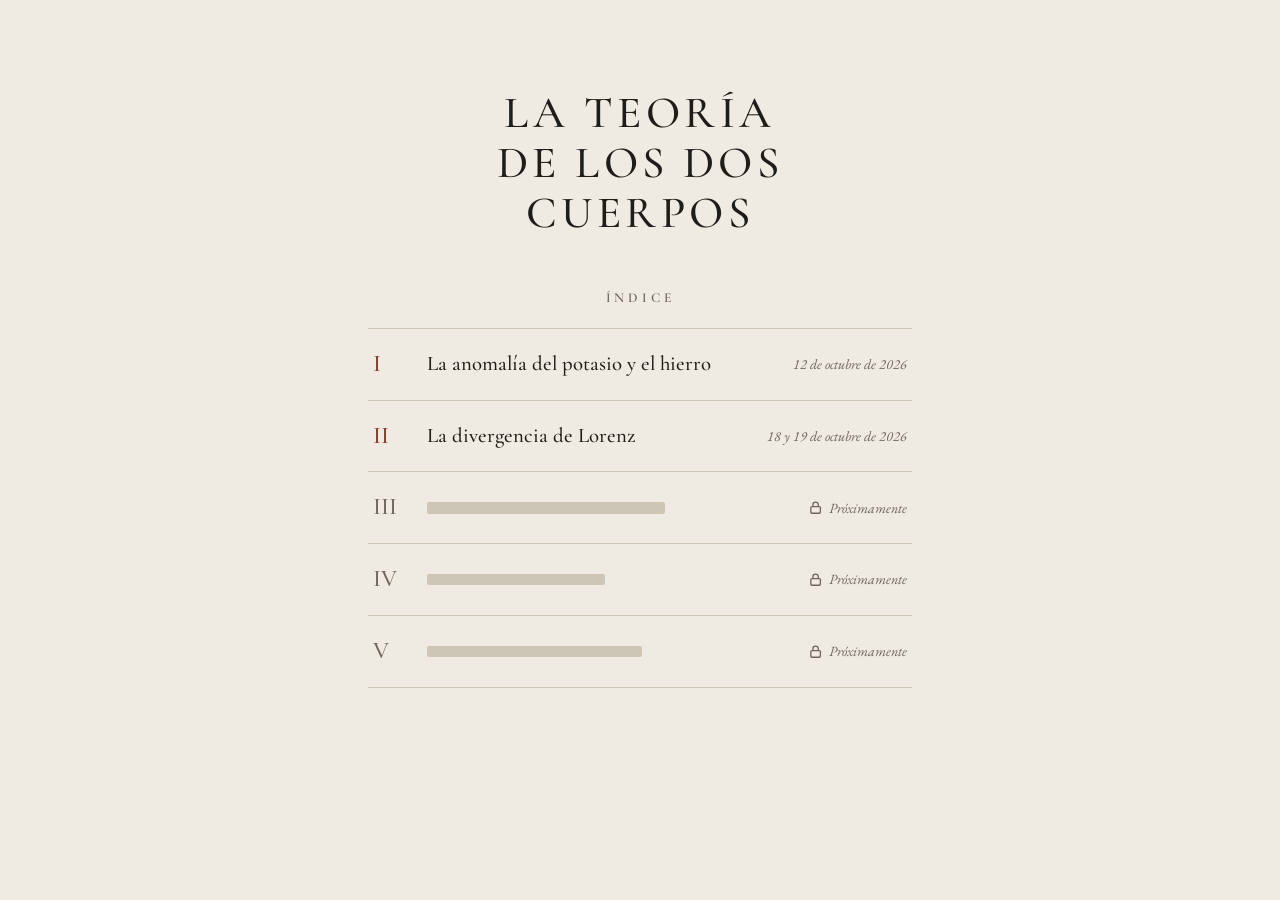
==== index.html @ 54ed9219 "Add files via upload" ====
<!doctype html>
<html lang="es">
<head>
<meta charset="utf-8">
<meta name="viewport" content="width=device-width, initial-scale=1, viewport-fit=cover">
<meta name="description" content="La teoría de los dos cuerpos: índice de capítulos.">
<title>La teoría de los dos cuerpos</title>
<link rel="preconnect" href="https://fonts.googleapis.com">
<link rel="preconnect" href="https://fonts.gstatic.com" crossorigin>
<link rel="stylesheet" href="https://fonts.googleapis.com/css2?family=Cormorant+Garamond:ital,wght@0,300;0,500;0,600;1,400&family=EB+Garamond:ital,wght@0,400;0,500;1,400&display=swap">
<link rel="stylesheet" href="styles.css">
<link rel="stylesheet" href="indice.css">
</head>
<body>
<header class="cover">
  <h1>La teoría de los dos cuerpos</h1>
</header>

<main class="index">
  <h2>Índice</h2>
  <ol>
    <li><a class="row" href="capitulo-1.html"><span class="n">I</span><span class="t">La anomalía del potasio y el hierro</span><span class="d">12 de octubre de 2026</span></a></li>
    <li><a class="row" href="capitulo-2.html"><span class="n">II</span><span class="t">La divergencia de Lorenz</span><span class="d">18 y 19 de octubre de 2026</span></a></li>
    <li class="lock" tabindex="0" aria-label="Capítulo III, próximamente"><div class="row"><span class="n">III</span><span class="t"><i class="bar" style="width:64%"></i></span><span class="d"><svg class="lk" viewBox="0 0 16 16" fill="none" stroke="currentColor" stroke-width="1.4" aria-hidden="true"><rect x="3" y="7" width="10" height="7" rx="1"/><path d="M5.2 7V5a2.8 2.8 0 0 1 5.6 0v2"/></svg>Próximamente</span></div></li>
    <li class="lock" tabindex="0" aria-label="Capítulo IV, próximamente"><div class="row"><span class="n">IV</span><span class="t"><i class="bar" style="width:48%"></i></span><span class="d"><svg class="lk" viewBox="0 0 16 16" fill="none" stroke="currentColor" stroke-width="1.4" aria-hidden="true"><rect x="3" y="7" width="10" height="7" rx="1"/><path d="M5.2 7V5a2.8 2.8 0 0 1 5.6 0v2"/></svg>Próximamente</span></div></li>
    <li class="lock" tabindex="0" aria-label="Capítulo V, próximamente"><div class="row"><span class="n">V</span><span class="t"><i class="bar" style="width:58%"></i></span><span class="d"><svg class="lk" viewBox="0 0 16 16" fill="none" stroke="currentColor" stroke-width="1.4" aria-hidden="true"><rect x="3" y="7" width="10" height="7" rx="1"/><path d="M5.2 7V5a2.8 2.8 0 0 1 5.6 0v2"/></svg>Próximamente</span></div></li>
  </ol>
  <p class="msg" id="msg" role="status"></p>
</main>

<script src="indice.js"></script>
</body>
</html>
---- styles.css ----
:root{color-scheme:light;padding-top:env(safe-area-inset-top,0px);padding-bottom:env(safe-area-inset-bottom,0px)}
body{margin:0}
img{max-width:100%}
[hidden]{display:none!important}

/* Layout: una sola columna de libro (34rem), apertura de capítulo con capitular, cierre en bloque de registro. */
:root {
  --paper: #EFEBE2;
  --ink: #1F1D1A;
  --muted: #6E675C;
  --rust: #8A3B22;
  --rule: #CDC5B5;
  --display: "Cormorant Garamond", "Cormorant", Garamond, "Times New Roman", serif;
  --body: "EB Garamond", Garamond, "Iowan Old Style", Georgia, serif;
  --fs: 1.22rem;
}
@media (prefers-color-scheme: dark) {
  :root:not([data-theme="light"]) {
    --paper: #15151A; --ink: #E7E2D7; --muted: #A09A8D; --rust: #D98A66; --rule: #35343B;
    color-scheme: dark;
  }
}
:root[data-theme="dark"] {
  --paper: #15151A; --ink: #E7E2D7; --muted: #A09A8D; --rust: #D98A66; --rule: #35343B;
  color-scheme: dark;
}
* { box-sizing: border-box; }
body {
  background: var(--paper);
  color: var(--ink);
  font-family: var(--body);
  font-size: var(--fs);
  line-height: 1.62;
  padding-block: 0 6rem;
  padding-left: max(16px, env(safe-area-inset-left, 0px));
  padding-right: max(16px, env(safe-area-inset-right, 0px));
  -webkit-font-smoothing: antialiased;
}
.progress {
  position: fixed; left: 0; right: 0; top: env(safe-area-inset-top, 0px);
  height: 2px; background: transparent; z-index: 20;
}
.progress i { display: block; height: 100%; width: 0; background: var(--rust); }

.opener {
  max-width: 34rem; margin: 0 auto;
  padding-block: 5.5rem 4rem;
  text-align: center;
}
.eyebrow {
  font-family: var(--display); font-weight: 500;
  letter-spacing: .32em; text-transform: uppercase;
  font-size: .82rem; color: var(--muted); margin: 0;
}
.numeral {
  font-family: var(--display); font-weight: 300; font-size: clamp(6rem, 22vw, 9rem);
  line-height: 1; color: var(--rust); margin: .15em 0 .1em;
}
h1 {
  font-family: var(--display); font-weight: 500;
  font-size: clamp(2rem, 7.5vw, 2.9rem); line-height: 1.1;
  text-wrap: balance; margin: 0 auto; max-width: 15ch;
}
.date {
  font-style: italic; color: var(--muted); margin: 1.4rem 0 0; font-size: 1.05rem;
}
.elements {
  display: flex; justify-content: center; align-items: center; gap: 1rem; margin: 2.6rem 0 0;
}
.el {
  width: 5.2rem; padding: .45rem .5rem .55rem; border: 1px solid var(--rust);
  text-align: left; font-family: var(--display); color: var(--rust); position: relative;
}
.el .z { font-size: .78rem; display: block; line-height: 1.2; }
.el .s { font-size: 2.3rem; font-weight: 500; line-height: 1; display: block; margin: .15rem 0 .1rem; }
.el .m { font-size: .68rem; letter-spacing: .04em; display: block; color: var(--muted); }
.book p.d { position: relative; transition: color .2s ease; }
.book p.d[data-tag]::after {
  content: attr(data-tag); position: absolute; left: 1.5em; top: -1.3em;
  font-family: var(--display); font-weight: 600; font-size: .74rem; letter-spacing: .16em; text-transform: uppercase;
  color: var(--rust); background: var(--paper); padding: 0 .45em 0 0; white-space: nowrap;
  opacity: 0; transform: translateY(3px); transition: opacity .2s ease, transform .2s ease; pointer-events: none;
}
.book p.d[data-tag]:hover, .book p.d[data-tag]:focus-visible { color: var(--rust); outline: none; }
.book p.d[data-tag]:hover::after, .book p.d[data-tag]:focus-visible::after { opacity: 1; transform: none; }

sup.fn { line-height: 0; font-size: .7em; vertical-align: super; }
sup.fn a { color: var(--rust); text-decoration: none; font-family: var(--display); font-weight: 600; padding: 0 .12em; }
sup.fn a:hover { text-decoration: underline; }
.notes { margin-top: 4.5rem; padding-top: 1.8rem; border-top: 1px solid var(--rule); }
.notes h2 {
  font-family: var(--display); font-weight: 600; font-size: .85rem; letter-spacing: .28em; text-transform: uppercase;
  color: var(--muted); text-align: center; margin: 0 0 1.4rem;
}
.notes ol { margin: 0; padding-left: 1.7em; font-size: .9em; color: var(--muted); }
.notes li { padding-left: .3em; margin-bottom: .75rem; line-height: 1.5; border-radius: 2px; transition: background-color .4s ease; }
.notes li::marker { color: var(--rust); font-family: var(--display); font-weight: 600; }
.notes li.flash { background: color-mix(in srgb, var(--hot) 22%, transparent); }
.notes .back { color: var(--rust); text-decoration: none; margin-left: .4em; }
:root { --hot: #E8702A; }
.el { cursor: default; outline-offset: 3px; transition: background-color .25s ease, border-color .25s ease, color .25s ease; }
.el .z, .el .s { transition: color .25s ease; }
.el .m { transition: opacity .2s ease; }
.el .n {
  position: absolute; left: .5rem; bottom: .55rem; opacity: 0; transition: opacity .2s ease;
  font-size: .95rem; font-weight: 500; letter-spacing: .02em; line-height: 1.1; color: #fff;
}
.el:hover, .el:focus-visible, .el.on { background: var(--hot); border-color: var(--hot); color: #fff; }
.el:hover .z, .el:focus-visible .z, .el.on .z,
.el:hover .s, .el:focus-visible .s, .el.on .s { color: #fff; }
.el:hover .m, .el:focus-visible .m, .el.on .m { opacity: 0; }
.el:hover .n, .el:focus-visible .n, .el.on .n { opacity: 1; }
.plus { font-family: var(--display); font-size: 1.6rem; color: var(--muted); font-weight: 300; }

.book { max-width: 34rem; margin: 0 auto; }
.book p {
  margin: 0; text-indent: 1.5em; text-align: justify;
  hyphens: auto; -webkit-hyphens: auto; text-wrap: pretty; orphans: 2; widows: 2;
}
.book p.d { text-indent: 0; padding-left: 1.5em; }
.book p.lead { text-indent: 0; }
.book p.lead::first-letter {
  font-family: var(--display); font-weight: 500; color: var(--rust);
  float: left; font-size: 4.9em; line-height: .78; padding: .06em .09em 0 0;
}
.book .brk + p { text-indent: 0; }
.brk {
  height: 1px; background: var(--rule); border: 0; margin: 2.4rem auto; width: 30%; position: relative; overflow: visible;
}
.brk::after {
  content: ""; position: absolute; left: 50%; top: 50%; width: .5rem; height: .5rem;
  background: var(--paper); border: 1px solid var(--rust);
  transform: translate(-50%, -50%) rotate(45deg);
}
.book p.beat { text-indent: 0; text-align: left; padding-left: 1.5em; }

.note {
  margin: 3.2rem 0 0; padding: 1.8rem 1.6rem;
  border-top: 3px double var(--rust); border-bottom: 3px double var(--rust);
  text-align: center;
}
.note .kicker {
  font-family: var(--display); font-weight: 600; letter-spacing: .22em; text-transform: uppercase;
  font-size: .78rem; color: var(--rust); margin: 0 0 1rem; text-indent: 0; text-align: center;
}
.book .note p { text-indent: 0; text-align: center; font-style: italic; }
.book .note p + p { margin-top: .5rem; }
.book p.fin {
  text-indent: 0; text-align: center; margin: 2.6rem 0 0;
  font-family: var(--display); font-variant: small-caps; letter-spacing: .26em; color: var(--muted);
  font-size: 1.05rem;
}
.fin::before {
  content: ""; display: block; width: .55rem; height: .55rem; margin: 0 auto 1.1rem;
  border: 1px solid var(--rust); transform: rotate(45deg);
}

.after { max-width: 34rem; margin: 0 auto; }
.after .clock { margin-top: 4rem; }
.front { max-width: 34rem; margin: 0 auto 3.5rem; display: grid; gap: 3rem; }
.front h2, .clock .k {
  font-family: var(--display); font-weight: 600; font-size: .85rem; letter-spacing: .28em; text-transform: uppercase;
  color: var(--muted); text-align: center; margin: 0 0 1.2rem;
}
.toc ol { list-style: none; margin: 0; padding: 0; border-bottom: 1px solid var(--rule); }
.toc li {
  display: grid; grid-template-columns: 2.6rem minmax(0, 1fr) auto; align-items: center; gap: .6rem;
  padding: .85rem .2rem; border-top: 1px solid var(--rule);
}
.toc .n { font-family: var(--display); font-size: 1.35rem; color: var(--rust); font-weight: 500; }
.toc .t { min-width: 0; }
.toc .d { font-style: italic; color: var(--muted); font-size: .88rem; white-space: nowrap; display: inline-flex; align-items: center; gap: .4rem; }
.toc li.open { cursor: pointer; transition: background-color .2s ease; }
.toc li.open:hover, .toc li.open:focus-visible { background: color-mix(in srgb, var(--hot) 12%, transparent); outline: none; }
.toc li.open .t { font-weight: 500; }
.toc li.lock { cursor: not-allowed; color: var(--muted); }
.toc li.lock .bar { display: block; height: .62rem; border-radius: 2px; background: var(--rule); }
.toc li.lock .n { color: var(--muted); }
.toc li.lock:focus-visible { outline: 2px solid var(--rust); outline-offset: -2px; }
.toc svg { width: .95rem; height: .95rem; flex: none; }
.toc .msg { min-height: 1.5em; margin: .8rem 0 0; text-align: center; font-style: italic; color: var(--rust); font-size: .92rem; }
@keyframes shake { 0%, 100% { transform: none; } 20% { transform: translateX(-5px); } 40% { transform: translateX(5px); } 60% { transform: translateX(-3px); } 80% { transform: translateX(3px); } }
.toc li.shake { animation: shake .4s ease; }

.clock { text-align: center; }
.clock .sub { margin: -.6rem 0 1.2rem; font-style: italic; color: var(--muted); font-size: .95rem; }
.cells { display: grid; grid-template-columns: repeat(6, minmax(0, 1fr)); gap: .4rem; }
.cell { border: 1px solid var(--rule); padding: .55rem .1rem .5rem; }
.cell b { display: block; font-family: var(--display); font-weight: 500; font-size: clamp(1.25rem, 5.4vw, 1.9rem); line-height: 1.05; color: var(--rust); font-variant-numeric: tabular-nums; }
.cell small { display: block; font-size: .6rem; letter-spacing: .14em; text-transform: uppercase; color: var(--muted); margin-top: .3rem; }
.meter { height: 3px; background: var(--rule); margin: 1.2rem 0 .6rem; }
.meter i { display: block; height: 100%; width: 0; background: var(--rust); min-width: 2px; }
.clock .foot { margin: 0; font-size: .86rem; line-height: 1.5; color: var(--muted); }
.clock .foot + .foot { margin-top: .5rem; }
.clock .foot b { font-weight: 500; color: var(--ink); font-variant-numeric: tabular-nums; }


.tools {
  position: fixed; right: max(12px, env(safe-area-inset-right, 0px)); bottom: calc(12px + env(safe-area-inset-bottom, 0px));
  display: flex; gap: .3rem; z-index: 15;
}
.tools button {
  font-family: var(--display); font-size: 1rem; line-height: 1; color: var(--ink);
  background: var(--paper); border: 1px solid var(--rule); border-radius: 2px;
  min-width: 2.4rem; height: 2.4rem; cursor: pointer;
}
.tools button:hover { border-color: var(--rust); color: var(--rust); }
.tools button:focus-visible, a:focus-visible { outline: 2px solid var(--rust); outline-offset: 2px; }
@media (max-width: 480px) {
  .book p, .book p.d { text-align: left; }
  .opener { padding-block: 4rem 3rem; }
}

/* ---- Compartido entre capítulos ---- */
.book p.d[data-tag].on { color: var(--rust); }
.book p.d[data-tag].on::after { opacity: 1; transform: none; }

.crumb { max-width: 34rem; margin: 0 auto; padding-top: 1.6rem; text-align: center; }
.crumb a {
  font-family: var(--display); font-weight: 600; font-size: .74rem; letter-spacing: .24em; text-transform: uppercase;
  color: var(--muted); text-decoration: none; transition: color .2s ease;
}
.crumb a:hover, .crumb a:focus-visible { color: var(--rust); }
.crumb + .opener { padding-block: 3rem 4rem; }

.pager {
  margin-top: 4rem; padding-top: 1.4rem; border-top: 1px solid var(--rule);
  display: flex; justify-content: space-between; align-items: flex-start; gap: 1.2rem; flex-wrap: wrap;
}
.pager a, .pager .lock { display: block; min-width: 0; text-decoration: none; color: var(--ink); font-family: var(--display); }
.pager .next { text-align: right; margin-left: auto; }
.pager small {
  display: block; font-size: .66rem; letter-spacing: .22em; text-transform: uppercase; color: var(--muted); margin-bottom: .25rem;
}
.pager b { display: block; font-weight: 500; font-size: 1.15rem; line-height: 1.25; }
.pager a:hover b, .pager a:focus-visible b { color: var(--rust); }
.pager a:focus-visible { outline: 2px solid var(--rust); outline-offset: 4px; }
.pager .lock { color: var(--muted); cursor: not-allowed; }

/* Notas desplegables */
.notes { padding-top: 0; border-bottom: 1px solid var(--rule); }
.notes > summary {
  list-style: none; cursor: pointer; display: flex; justify-content: center; align-items: center; gap: .8rem;
  padding: 1.15rem 0; font-family: var(--display); font-weight: 600; font-size: .85rem; letter-spacing: .28em; text-transform: uppercase;
  color: var(--muted); transition: color .2s ease;
}
.notes > summary::-webkit-details-marker { display: none; }
.notes > summary b { font-weight: 500; color: var(--rust); letter-spacing: .08em; }
.notes > summary::after {
  content: ""; width: .5rem; height: .5rem; border-right: 1.5px solid currentColor; border-bottom: 1.5px solid currentColor;
  transform: rotate(45deg) translate(-2px, -2px); transition: transform .25s ease;
}
.notes[open] > summary::after { transform: rotate(-135deg) translate(-1px, -1px); }
.notes > summary:hover, .notes > summary:focus-visible { color: var(--rust); outline: none; }
.notes > summary:focus-visible { outline: 2px solid var(--rust); outline-offset: 2px; }
.notes[open] ol { padding-top: .6rem; padding-bottom: .6rem; animation: unfold .3s ease; }
@keyframes unfold { from { opacity: 0; transform: translateY(-6px); } to { opacity: 1; transform: none; } }
.opener h1 sup.fn { font-size: .42em; margin-left: .2em; vertical-align: super; }
@media (prefers-reduced-motion: reduce) { .notes[open] ol { animation: none; } }
---- indice.css ----
/* Página de índice del libro */
:root { --hot: #E8702A; }

.cover { max-width: 34rem; margin: 0 auto; padding-block: 5.5rem 3rem; text-align: center; }
.cover h1 { max-width: 17ch; margin: 0 auto; font-size: clamp(1.7rem, 6.4vw, 2.8rem); line-height: 1.12; letter-spacing: .1em; text-transform: uppercase; font-weight: 500; }
.index { max-width: 34rem; margin: 0 auto 2rem; }
.index h2 {
  font-family: var(--display); font-weight: 600; font-size: .85rem; letter-spacing: .28em; text-transform: uppercase;
  color: var(--muted); text-align: center; margin: 0 0 1.2rem;
}
.index ol { list-style: none; margin: 0; padding: 0; border-bottom: 1px solid var(--rule); }
.index li { border-top: 1px solid var(--rule); }
.index .row {
  display: grid; grid-template-columns: 2.8rem minmax(0, 1fr) auto; align-items: center; gap: .6rem;
  padding: 1rem .3rem; color: inherit; text-decoration: none;
}
.index a.row { transition: background-color .2s ease; }
.index a.row:hover, .index a.row:focus-visible { background: color-mix(in srgb, var(--hot) 12%, transparent); outline: none; }
.index a.row:hover .t, .index a.row:focus-visible .t { color: var(--rust); }
.index .n { font-family: var(--display); font-size: 1.5rem; color: var(--rust); font-weight: 500; }
.index .t { font-family: var(--display); font-size: 1.3rem; font-weight: 500; line-height: 1.2; min-width: 0; transition: color .2s ease; }
.index .d { font-style: italic; color: var(--muted); font-size: .88rem; text-align: right; }
.index li.lock { cursor: not-allowed; color: var(--muted); }
.index li.lock:focus-visible { outline: 2px solid var(--rust); outline-offset: -2px; }
.index li.lock .n { color: var(--muted); }
.index li.lock .bar { display: block; height: .7rem; border-radius: 2px; background: var(--rule); }
.index li.lock .d { display: inline-flex; align-items: center; gap: .4rem; justify-content: flex-end; }
.index svg.lk { width: .95rem; height: .95rem; flex: none; }
.index .msg { min-height: 1.5em; margin: .9rem 0 0; text-align: center; font-style: italic; color: var(--rust); font-size: .92rem; }
@keyframes shake { 0%, 100% { transform: none; } 20% { transform: translateX(-5px); } 40% { transform: translateX(5px); } 60% { transform: translateX(-3px); } 80% { transform: translateX(3px); } }
.index li.shake { animation: shake .4s ease; }
@media (max-width: 480px) { .index .row { grid-template-columns: 2.4rem minmax(0, 1fr); } .index .d, .index li.lock .d { grid-column: 2; text-align: left; justify-content: flex-start; margin-top: -.4rem; } }
@media (prefers-reduced-motion: reduce) { .index li.shake { animation: none; } }
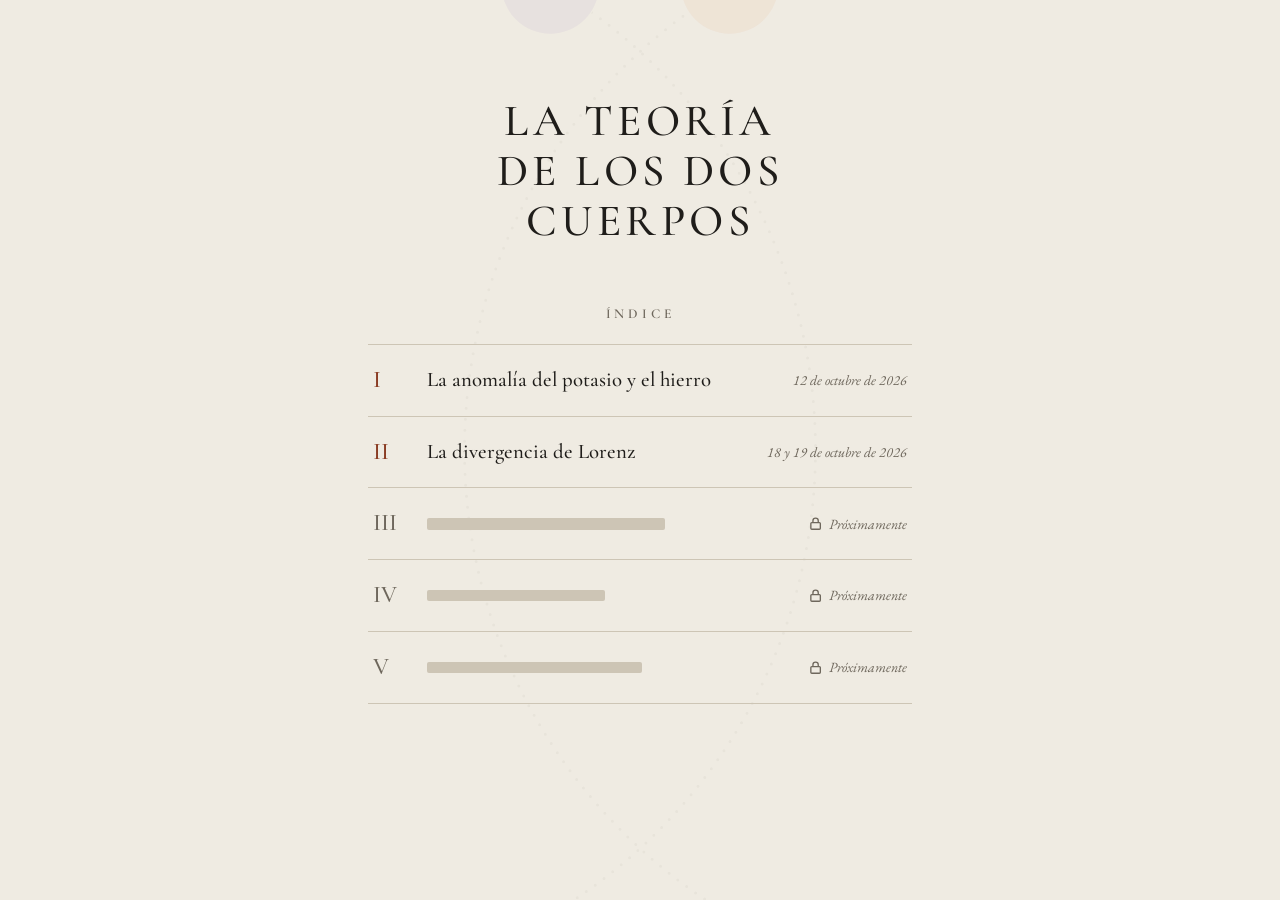
==== commit 096d53ea: "Add files via upload" ====
--- a/index.html
+++ b/index.html
@@ -8,10 +8,12 @@
 <link rel="preconnect" href="https://fonts.googleapis.com">
 <link rel="preconnect" href="https://fonts.gstatic.com" crossorigin>
 <link rel="stylesheet" href="https://fonts.googleapis.com/css2?family=Cormorant+Garamond:ital,wght@0,300;0,500;0,600;1,400&family=EB+Garamond:ital,wght@0,400;0,500;1,400&display=swap">
-<link rel="stylesheet" href="styles.css">
-<link rel="stylesheet" href="indice.css">
+<link rel="stylesheet" href="styles.css?v=20261024b">
+<link rel="stylesheet" href="indice.css?v=20261024b">
 </head>
 <body>
+<svg class="orbits" id="dos" aria-hidden="true" focusable="false"></svg>
+
 <header class="cover">
   <h1>La teoría de los dos cuerpos</h1>
 </header>
@@ -28,6 +30,6 @@
   <p class="msg" id="msg" role="status"></p>
 </main>
 
-<script src="indice.js"></script>
+<script src="indice.js?v=20261024b"></script>
 </body>
 </html>
--- a/indice.css
+++ b/indice.css
@@ -1,9 +1,20 @@
 /* Página de índice del libro */
 :root { --hot: #E8702A; }
 
-.cover { max-width: 34rem; margin: 0 auto; padding-block: 5.5rem 3rem; text-align: center; }
+/* Fondo de página completa: dos órbitas gigantes con un planeta cada una. Morado (ella) y naranja (él). */
+:root { --violet: #7B4BB7; --orb-line: rgba(31, 29, 26, .03); --orb-fill: .06; }
+@media (prefers-color-scheme: dark) { :root:not([data-theme="light"]) { --violet: #B38CF0; --orb-line: rgba(255, 255, 255, .038); --orb-fill: .07; } }
+:root[data-theme="dark"] { --violet: #B38CF0; --orb-line: rgba(255, 255, 255, .038); --orb-fill: .07; }
+
+.orbits { position: fixed; z-index: 0; left: 0; top: 0; width: 100%; height: 100%; pointer-events: none; display: block; }
+.orbits .o-a, .orbits .o-b { fill: none; stroke: var(--orb-line); stroke-width: 3; stroke-linecap: round; stroke-dasharray: 0 11; }
+.orbits .pl { opacity: var(--orb-fill); }
+.orbits .p-a { fill: var(--violet); }
+.orbits .p-b { fill: var(--hot); }
+
+.cover { position: relative; z-index: 1; max-width: 34rem; margin: 0 auto; padding-block: 6rem 3.5rem; text-align: center; }
 .cover h1 { max-width: 17ch; margin: 0 auto; font-size: clamp(1.7rem, 6.4vw, 2.8rem); line-height: 1.12; letter-spacing: .1em; text-transform: uppercase; font-weight: 500; }
-.index { max-width: 34rem; margin: 0 auto 2rem; }
+.index { position: relative; z-index: 1; max-width: 34rem; margin: 0 auto 2rem; }
 .index h2 {
   font-family: var(--display); font-weight: 600; font-size: .85rem; letter-spacing: .28em; text-transform: uppercase;
   color: var(--muted); text-align: center; margin: 0 0 1.2rem;
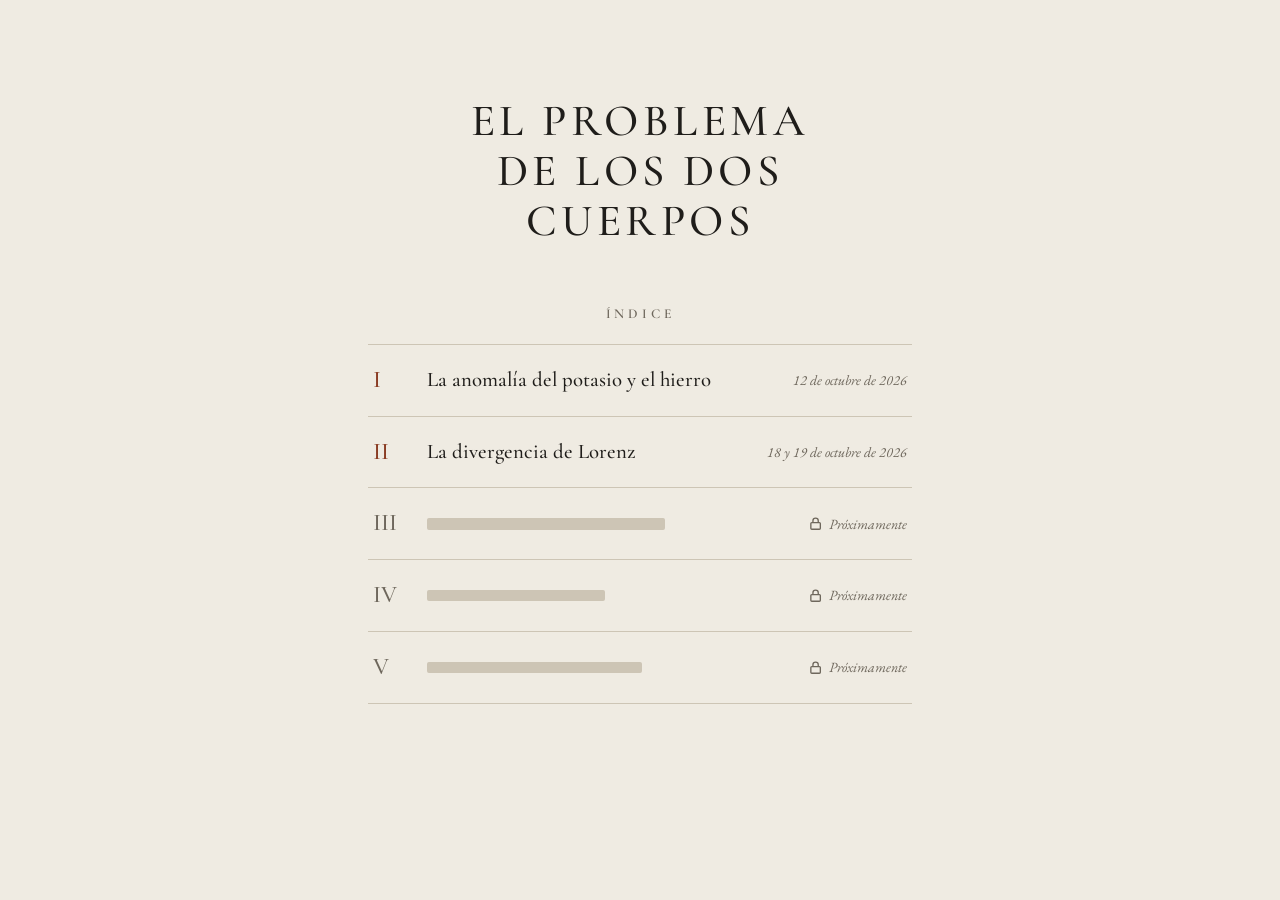
==== commit 24dbd4ff: "Add files via upload" ====
--- a/index.html
+++ b/index.html
@@ -3,19 +3,18 @@
 <head>
 <meta charset="utf-8">
 <meta name="viewport" content="width=device-width, initial-scale=1, viewport-fit=cover">
-<meta name="description" content="La teoría de los dos cuerpos: índice de capítulos.">
-<title>La teoría de los dos cuerpos</title>
+<meta name="description" content="El problema de los dos cuerpos: índice de capítulos.">
+<title>El problema de los dos cuerpos</title>
 <link rel="preconnect" href="https://fonts.googleapis.com">
 <link rel="preconnect" href="https://fonts.gstatic.com" crossorigin>
 <link rel="stylesheet" href="https://fonts.googleapis.com/css2?family=Cormorant+Garamond:ital,wght@0,300;0,500;0,600;1,400&family=EB+Garamond:ital,wght@0,400;0,500;1,400&display=swap">
-<link rel="stylesheet" href="styles.css?v=20261024b">
-<link rel="stylesheet" href="indice.css?v=20261024b">
+<link rel="stylesheet" href="styles.css?v=20261024d">
+<link rel="stylesheet" href="indice.css?v=20261024d">
 </head>
 <body>
-<svg class="orbits" id="dos" aria-hidden="true" focusable="false"></svg>
 
 <header class="cover">
-  <h1>La teoría de los dos cuerpos</h1>
+  <h1>El problema de los dos cuerpos</h1>
 </header>
 
 <main class="index">
@@ -30,6 +29,6 @@
   <p class="msg" id="msg" role="status"></p>
 </main>
 
-<script src="indice.js?v=20261024b"></script>
+<script src="indice.js?v=20261024d"></script>
 </body>
 </html>
--- a/indice.css
+++ b/indice.css
@@ -1,16 +1,5 @@
 /* Página de índice del libro */
 :root { --hot: #E8702A; }
-
-/* Fondo de página completa: dos órbitas gigantes con un planeta cada una. Morado (ella) y naranja (él). */
-:root { --violet: #7B4BB7; --orb-line: rgba(31, 29, 26, .03); --orb-fill: .06; }
-@media (prefers-color-scheme: dark) { :root:not([data-theme="light"]) { --violet: #B38CF0; --orb-line: rgba(255, 255, 255, .038); --orb-fill: .07; } }
-:root[data-theme="dark"] { --violet: #B38CF0; --orb-line: rgba(255, 255, 255, .038); --orb-fill: .07; }
-
-.orbits { position: fixed; z-index: 0; left: 0; top: 0; width: 100%; height: 100%; pointer-events: none; display: block; }
-.orbits .o-a, .orbits .o-b { fill: none; stroke: var(--orb-line); stroke-width: 3; stroke-linecap: round; stroke-dasharray: 0 11; }
-.orbits .pl { opacity: var(--orb-fill); }
-.orbits .p-a { fill: var(--violet); }
-.orbits .p-b { fill: var(--hot); }
 
 .cover { position: relative; z-index: 1; max-width: 34rem; margin: 0 auto; padding-block: 6rem 3.5rem; text-align: center; }
 .cover h1 { max-width: 17ch; margin: 0 auto; font-size: clamp(1.7rem, 6.4vw, 2.8rem); line-height: 1.12; letter-spacing: .1em; text-transform: uppercase; font-weight: 500; }
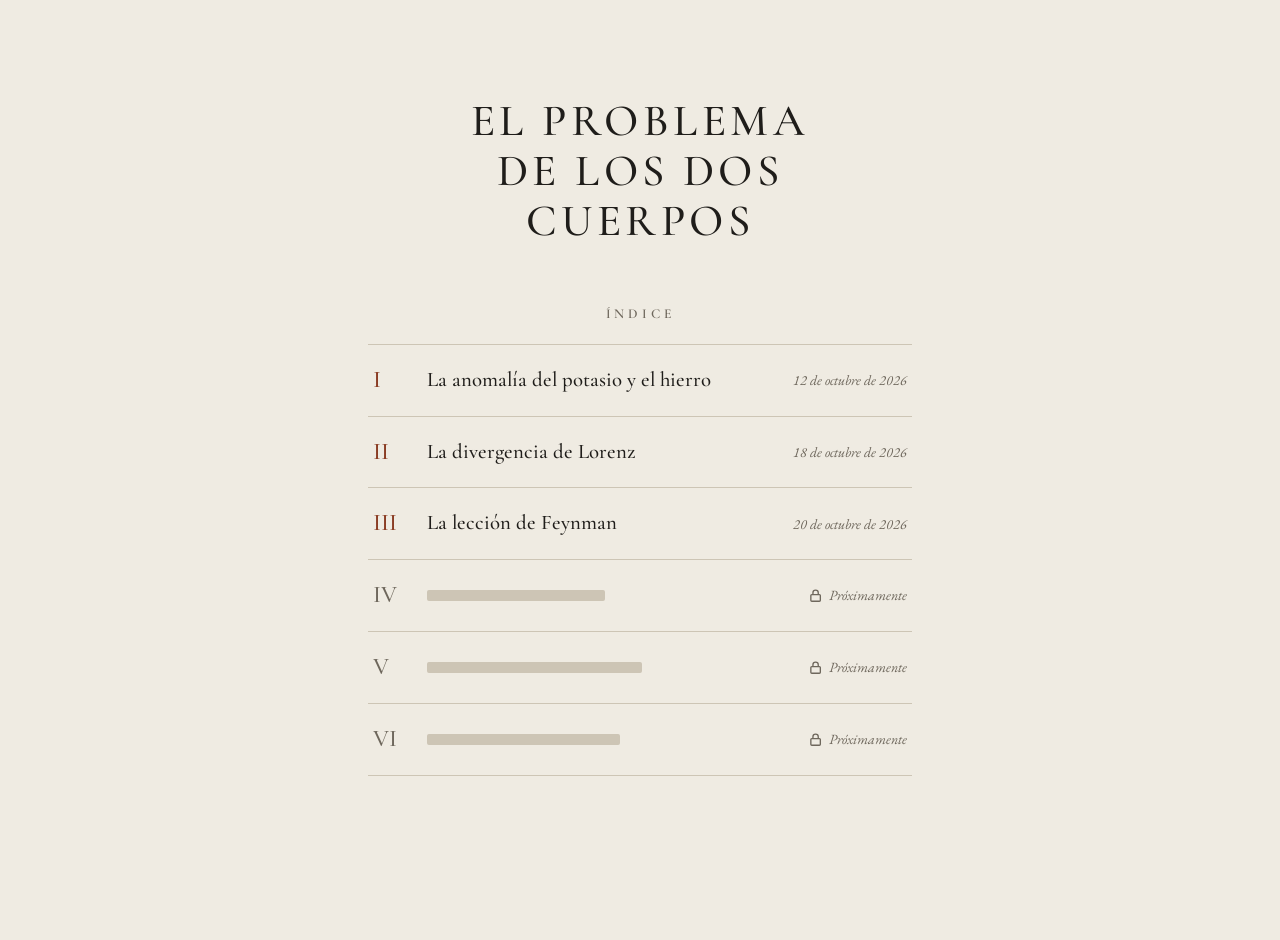
==== commit 4238ad2f: "Add files via upload" ====
--- a/index.html
+++ b/index.html
@@ -8,8 +8,8 @@
 <link rel="preconnect" href="https://fonts.googleapis.com">
 <link rel="preconnect" href="https://fonts.gstatic.com" crossorigin>
 <link rel="stylesheet" href="https://fonts.googleapis.com/css2?family=Cormorant+Garamond:ital,wght@0,300;0,500;0,600;1,400&family=EB+Garamond:ital,wght@0,400;0,500;1,400&display=swap">
-<link rel="stylesheet" href="styles.css?v=20261024d">
-<link rel="stylesheet" href="indice.css?v=20261024d">
+<link rel="stylesheet" href="styles.css?v=20261028b">
+<link rel="stylesheet" href="indice.css?v=20261028b">
 </head>
 <body>
 
@@ -21,14 +21,15 @@
   <h2>Índice</h2>
   <ol>
     <li><a class="row" href="capitulo-1.html"><span class="n">I</span><span class="t">La anomalía del potasio y el hierro</span><span class="d">12 de octubre de 2026</span></a></li>
-    <li><a class="row" href="capitulo-2.html"><span class="n">II</span><span class="t">La divergencia de Lorenz</span><span class="d">18 y 19 de octubre de 2026</span></a></li>
-    <li class="lock" tabindex="0" aria-label="Capítulo III, próximamente"><div class="row"><span class="n">III</span><span class="t"><i class="bar" style="width:64%"></i></span><span class="d"><svg class="lk" viewBox="0 0 16 16" fill="none" stroke="currentColor" stroke-width="1.4" aria-hidden="true"><rect x="3" y="7" width="10" height="7" rx="1"/><path d="M5.2 7V5a2.8 2.8 0 0 1 5.6 0v2"/></svg>Próximamente</span></div></li>
+    <li><a class="row" href="capitulo-2.html"><span class="n">II</span><span class="t">La divergencia de Lorenz</span><span class="d">18 de octubre de 2026</span></a></li>
+    <li><a class="row" href="capitulo-3.html"><span class="n">III</span><span class="t">La lección de Feynman</span><span class="d">20 de octubre de 2026</span></a></li>
     <li class="lock" tabindex="0" aria-label="Capítulo IV, próximamente"><div class="row"><span class="n">IV</span><span class="t"><i class="bar" style="width:48%"></i></span><span class="d"><svg class="lk" viewBox="0 0 16 16" fill="none" stroke="currentColor" stroke-width="1.4" aria-hidden="true"><rect x="3" y="7" width="10" height="7" rx="1"/><path d="M5.2 7V5a2.8 2.8 0 0 1 5.6 0v2"/></svg>Próximamente</span></div></li>
     <li class="lock" tabindex="0" aria-label="Capítulo V, próximamente"><div class="row"><span class="n">V</span><span class="t"><i class="bar" style="width:58%"></i></span><span class="d"><svg class="lk" viewBox="0 0 16 16" fill="none" stroke="currentColor" stroke-width="1.4" aria-hidden="true"><rect x="3" y="7" width="10" height="7" rx="1"/><path d="M5.2 7V5a2.8 2.8 0 0 1 5.6 0v2"/></svg>Próximamente</span></div></li>
+    <li class="lock" tabindex="0" aria-label="Capítulo VI, próximamente"><div class="row"><span class="n">VI</span><span class="t"><i class="bar" style="width:52%"></i></span><span class="d"><svg class="lk" viewBox="0 0 16 16" fill="none" stroke="currentColor" stroke-width="1.4" aria-hidden="true"><rect x="3" y="7" width="10" height="7" rx="1"/><path d="M5.2 7V5a2.8 2.8 0 0 1 5.6 0v2"/></svg>Próximamente</span></div></li>
   </ol>
   <p class="msg" id="msg" role="status"></p>
 </main>
 
-<script src="indice.js?v=20261024d"></script>
+<script src="indice.js?v=20261028b"></script>
 </body>
 </html>
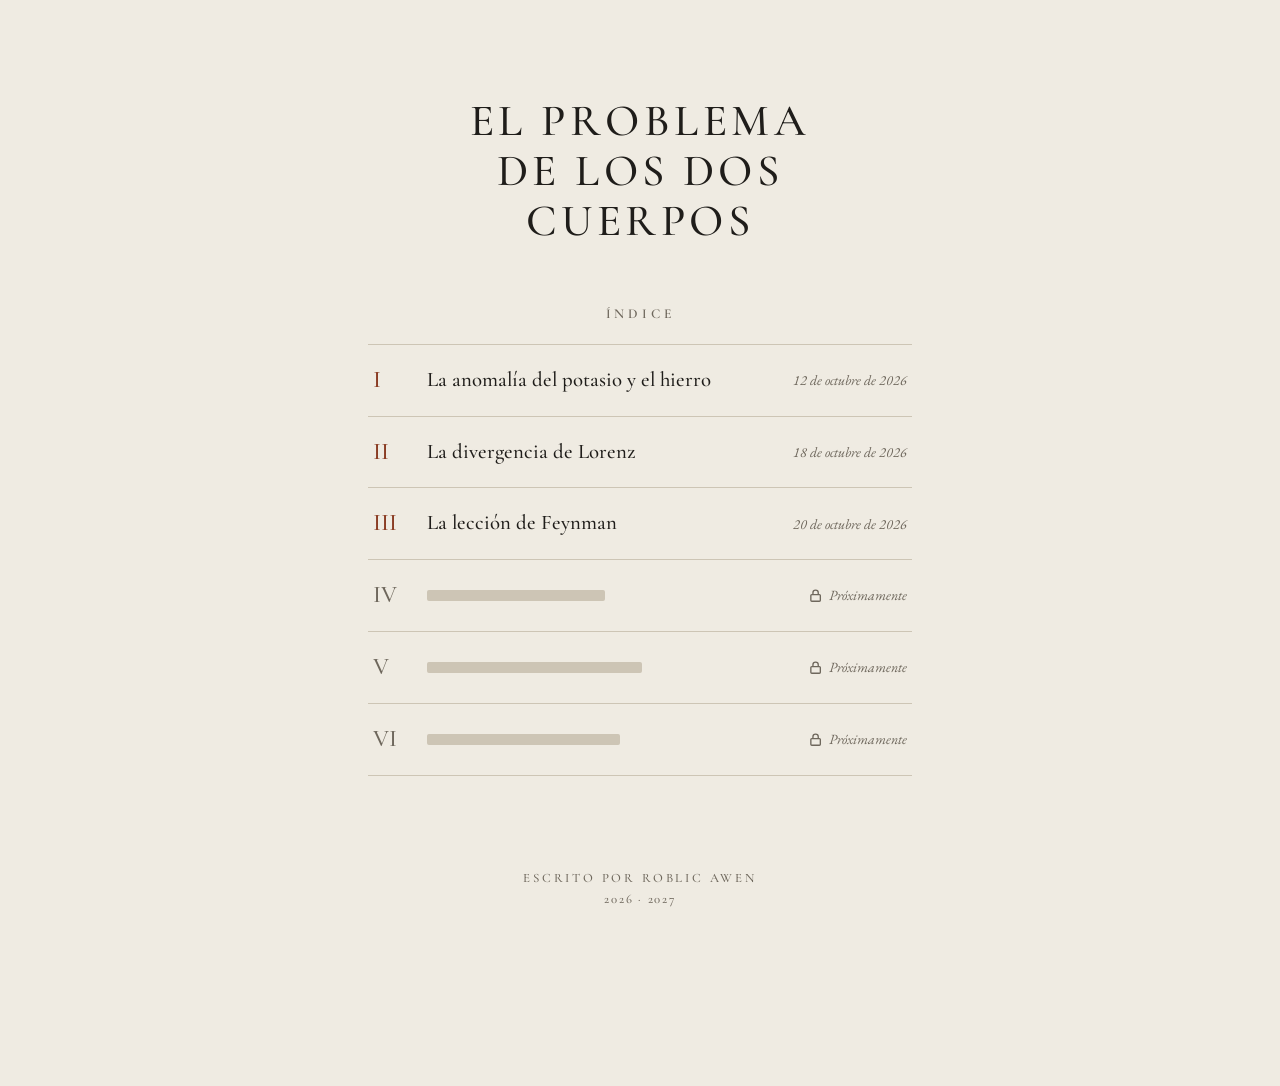
==== commit d229761b: "Add files via upload" ====
--- a/index.html
+++ b/index.html
@@ -8,8 +8,9 @@
 <link rel="preconnect" href="https://fonts.googleapis.com">
 <link rel="preconnect" href="https://fonts.gstatic.com" crossorigin>
 <link rel="stylesheet" href="https://fonts.googleapis.com/css2?family=Cormorant+Garamond:ital,wght@0,300;0,500;0,600;1,400&family=EB+Garamond:ital,wght@0,400;0,500;1,400&display=swap">
-<link rel="stylesheet" href="styles.css?v=20261028b">
-<link rel="stylesheet" href="indice.css?v=20261028b">
+<link rel="stylesheet" href="styles.css?v=20261104a">
+<link rel="stylesheet" href="indice.css?v=20261104a">
+<script>(function(d){d.classList.add('anim');setTimeout(function(){d.classList.add('ready')},3000)})(document.documentElement)</script>
 </head>
 <body>
 
@@ -30,6 +31,11 @@
   <p class="msg" id="msg" role="status"></p>
 </main>
 
-<script src="indice.js?v=20261028b"></script>
+<footer class="colophon">
+  <p>Escrito por Roblic Awen</p>
+  <p class="yr">2026 · 2027</p>
+</footer>
+
+<script src="indice.js?v=20261104a"></script>
 </body>
 </html>
--- a/styles.css
+++ b/styles.css
@@ -257,3 +257,21 @@
 @keyframes unfold { from { opacity: 0; transform: translateY(-6px); } to { opacity: 1; transform: none; } }
 .opener h1 sup.fn { font-size: .42em; margin-left: .2em; vertical-align: super; }
 @media (prefers-reduced-motion: reduce) { .notes[open] ol { animation: none; } }
+
+/* Pie de página */
+.colophon {
+  max-width: 34rem; margin: 3.5rem auto 0; padding: 0 1rem 5rem; text-align: center;
+  font-family: var(--display); font-weight: 500; font-size: .8rem; letter-spacing: .22em; text-transform: uppercase; color: var(--muted);
+}
+.colophon p { margin: 0; }
+.colophon .yr { letter-spacing: .14em; }
+
+/* Transición entre páginas (navegadores compatibles; en los demás, la página cambia como siempre) */
+@view-transition { navigation: auto; }
+::view-transition-old(root) { animation: vt-out .28s ease both; }
+::view-transition-new(root) { animation: vt-in .45s ease both; }
+@keyframes vt-out { to { opacity: 0; } }
+@keyframes vt-in { from { opacity: 0; transform: translateY(8px); } }
+@media (prefers-reduced-motion: reduce) {
+  ::view-transition-old(root), ::view-transition-new(root) { animation: none; }
+}
--- a/indice.css
+++ b/indice.css
@@ -31,3 +31,23 @@
 .index li.shake { animation: shake .4s ease; }
 @media (max-width: 480px) { .index .row { grid-template-columns: 2.4rem minmax(0, 1fr); } .index .d, .index li.lock .d { grid-column: 2; text-align: left; justify-content: flex-start; margin-top: -.4rem; } }
 @media (prefers-reduced-motion: reduce) { .index li.shake { animation: none; } }
+
+/* Entrada: el título aparece letra por letra y luego el índice, fila por fila */
+.cover h1 .w { display: inline-block; white-space: nowrap; }
+.anim .cover h1 .ch { display: inline-block; opacity: 0; transform: translateY(.35em); filter: blur(4px); transition: opacity .7s ease, transform .7s ease, filter .7s ease; }
+.anim .index h2, .anim .index li, .anim .colophon { opacity: 0; transform: translateY(10px); transition: opacity .6s ease, transform .6s ease; }
+.anim.ready .cover h1 .ch, .anim.ready .index h2, .anim.ready .index li, .anim.ready .colophon { opacity: 1; transform: none; filter: none; }
+
+/* Capítulos por venir: un brillo suave recorre la barra */
+.index li.lock .bar { position: relative; overflow: hidden; }
+.index li.lock .bar::after {
+  content: ""; position: absolute; inset: 0; transform: translateX(-100%);
+  background: linear-gradient(90deg, transparent, color-mix(in srgb, var(--ink) 9%, transparent), transparent);
+  animation: shimmer 2.8s ease-in-out infinite;
+}
+.index li.lock:nth-child(5) .bar::after { animation-delay: .4s; }
+.index li.lock:nth-child(6) .bar::after { animation-delay: .8s; }
+@keyframes shimmer { to { transform: translateX(100%); } }
+@media (prefers-reduced-motion: reduce) { .index li.lock .bar::after { animation: none; } }
+.anim .index ol { border-bottom-color: transparent; transition: border-color .6s ease 1.8s; }
+.anim.ready .index ol { border-bottom-color: var(--rule); }
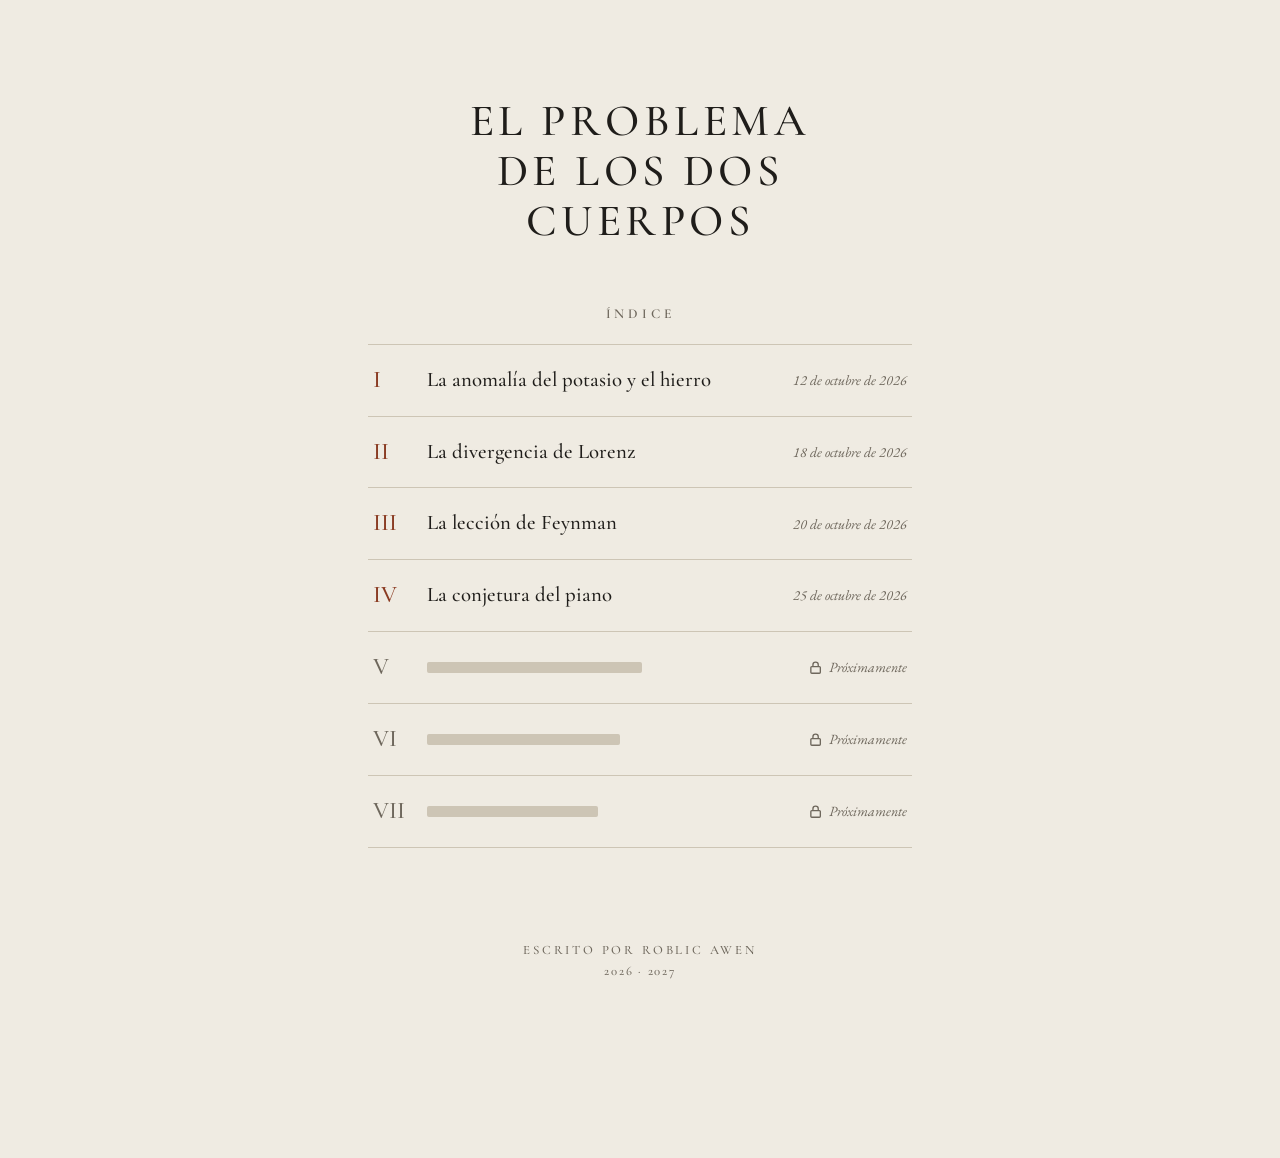
==== commit a4be8a26: "Add files via upload" ====
--- a/index.html
+++ b/index.html
@@ -8,8 +8,8 @@
 <link rel="preconnect" href="https://fonts.googleapis.com">
 <link rel="preconnect" href="https://fonts.gstatic.com" crossorigin>
 <link rel="stylesheet" href="https://fonts.googleapis.com/css2?family=Cormorant+Garamond:ital,wght@0,300;0,500;0,600;1,400&family=EB+Garamond:ital,wght@0,400;0,500;1,400&display=swap">
-<link rel="stylesheet" href="styles.css?v=20261104a">
-<link rel="stylesheet" href="indice.css?v=20261104a">
+<link rel="stylesheet" href="styles.css?v=20261110a">
+<link rel="stylesheet" href="indice.css?v=20261110a">
 <script>(function(d){d.classList.add('anim');setTimeout(function(){d.classList.add('ready')},3000)})(document.documentElement)</script>
 </head>
 <body>
@@ -24,9 +24,10 @@
     <li><a class="row" href="capitulo-1.html"><span class="n">I</span><span class="t">La anomalía del potasio y el hierro</span><span class="d">12 de octubre de 2026</span></a></li>
     <li><a class="row" href="capitulo-2.html"><span class="n">II</span><span class="t">La divergencia de Lorenz</span><span class="d">18 de octubre de 2026</span></a></li>
     <li><a class="row" href="capitulo-3.html"><span class="n">III</span><span class="t">La lección de Feynman</span><span class="d">20 de octubre de 2026</span></a></li>
-    <li class="lock" tabindex="0" aria-label="Capítulo IV, próximamente"><div class="row"><span class="n">IV</span><span class="t"><i class="bar" style="width:48%"></i></span><span class="d"><svg class="lk" viewBox="0 0 16 16" fill="none" stroke="currentColor" stroke-width="1.4" aria-hidden="true"><rect x="3" y="7" width="10" height="7" rx="1"/><path d="M5.2 7V5a2.8 2.8 0 0 1 5.6 0v2"/></svg>Próximamente</span></div></li>
+    <li><a class="row" href="capitulo-4.html"><span class="n">IV</span><span class="t">La conjetura del piano</span><span class="d">25 de octubre de 2026</span></a></li>
     <li class="lock" tabindex="0" aria-label="Capítulo V, próximamente"><div class="row"><span class="n">V</span><span class="t"><i class="bar" style="width:58%"></i></span><span class="d"><svg class="lk" viewBox="0 0 16 16" fill="none" stroke="currentColor" stroke-width="1.4" aria-hidden="true"><rect x="3" y="7" width="10" height="7" rx="1"/><path d="M5.2 7V5a2.8 2.8 0 0 1 5.6 0v2"/></svg>Próximamente</span></div></li>
     <li class="lock" tabindex="0" aria-label="Capítulo VI, próximamente"><div class="row"><span class="n">VI</span><span class="t"><i class="bar" style="width:52%"></i></span><span class="d"><svg class="lk" viewBox="0 0 16 16" fill="none" stroke="currentColor" stroke-width="1.4" aria-hidden="true"><rect x="3" y="7" width="10" height="7" rx="1"/><path d="M5.2 7V5a2.8 2.8 0 0 1 5.6 0v2"/></svg>Próximamente</span></div></li>
+    <li class="lock" tabindex="0" aria-label="Capítulo VII, próximamente"><div class="row"><span class="n">VII</span><span class="t"><i class="bar" style="width:46%"></i></span><span class="d"><svg class="lk" viewBox="0 0 16 16" fill="none" stroke="currentColor" stroke-width="1.4" aria-hidden="true"><rect x="3" y="7" width="10" height="7" rx="1"/><path d="M5.2 7V5a2.8 2.8 0 0 1 5.6 0v2"/></svg>Próximamente</span></div></li>
   </ol>
   <p class="msg" id="msg" role="status"></p>
 </main>
@@ -36,6 +37,6 @@
   <p class="yr">2026 · 2027</p>
 </footer>
 
-<script src="indice.js?v=20261104a"></script>
+<script src="indice.js?v=20261110a"></script>
 </body>
 </html>
--- a/indice.css
+++ b/indice.css
@@ -45,8 +45,8 @@
   background: linear-gradient(90deg, transparent, color-mix(in srgb, var(--ink) 9%, transparent), transparent);
   animation: shimmer 2.8s ease-in-out infinite;
 }
-.index li.lock:nth-child(5) .bar::after { animation-delay: .4s; }
-.index li.lock:nth-child(6) .bar::after { animation-delay: .8s; }
+.index li.lock + li.lock .bar::after { animation-delay: .4s; }
+.index li.lock + li.lock + li.lock .bar::after { animation-delay: .8s; }
 @keyframes shimmer { to { transform: translateX(100%); } }
 @media (prefers-reduced-motion: reduce) { .index li.lock .bar::after { animation: none; } }
 .anim .index ol { border-bottom-color: transparent; transition: border-color .6s ease 1.8s; }
